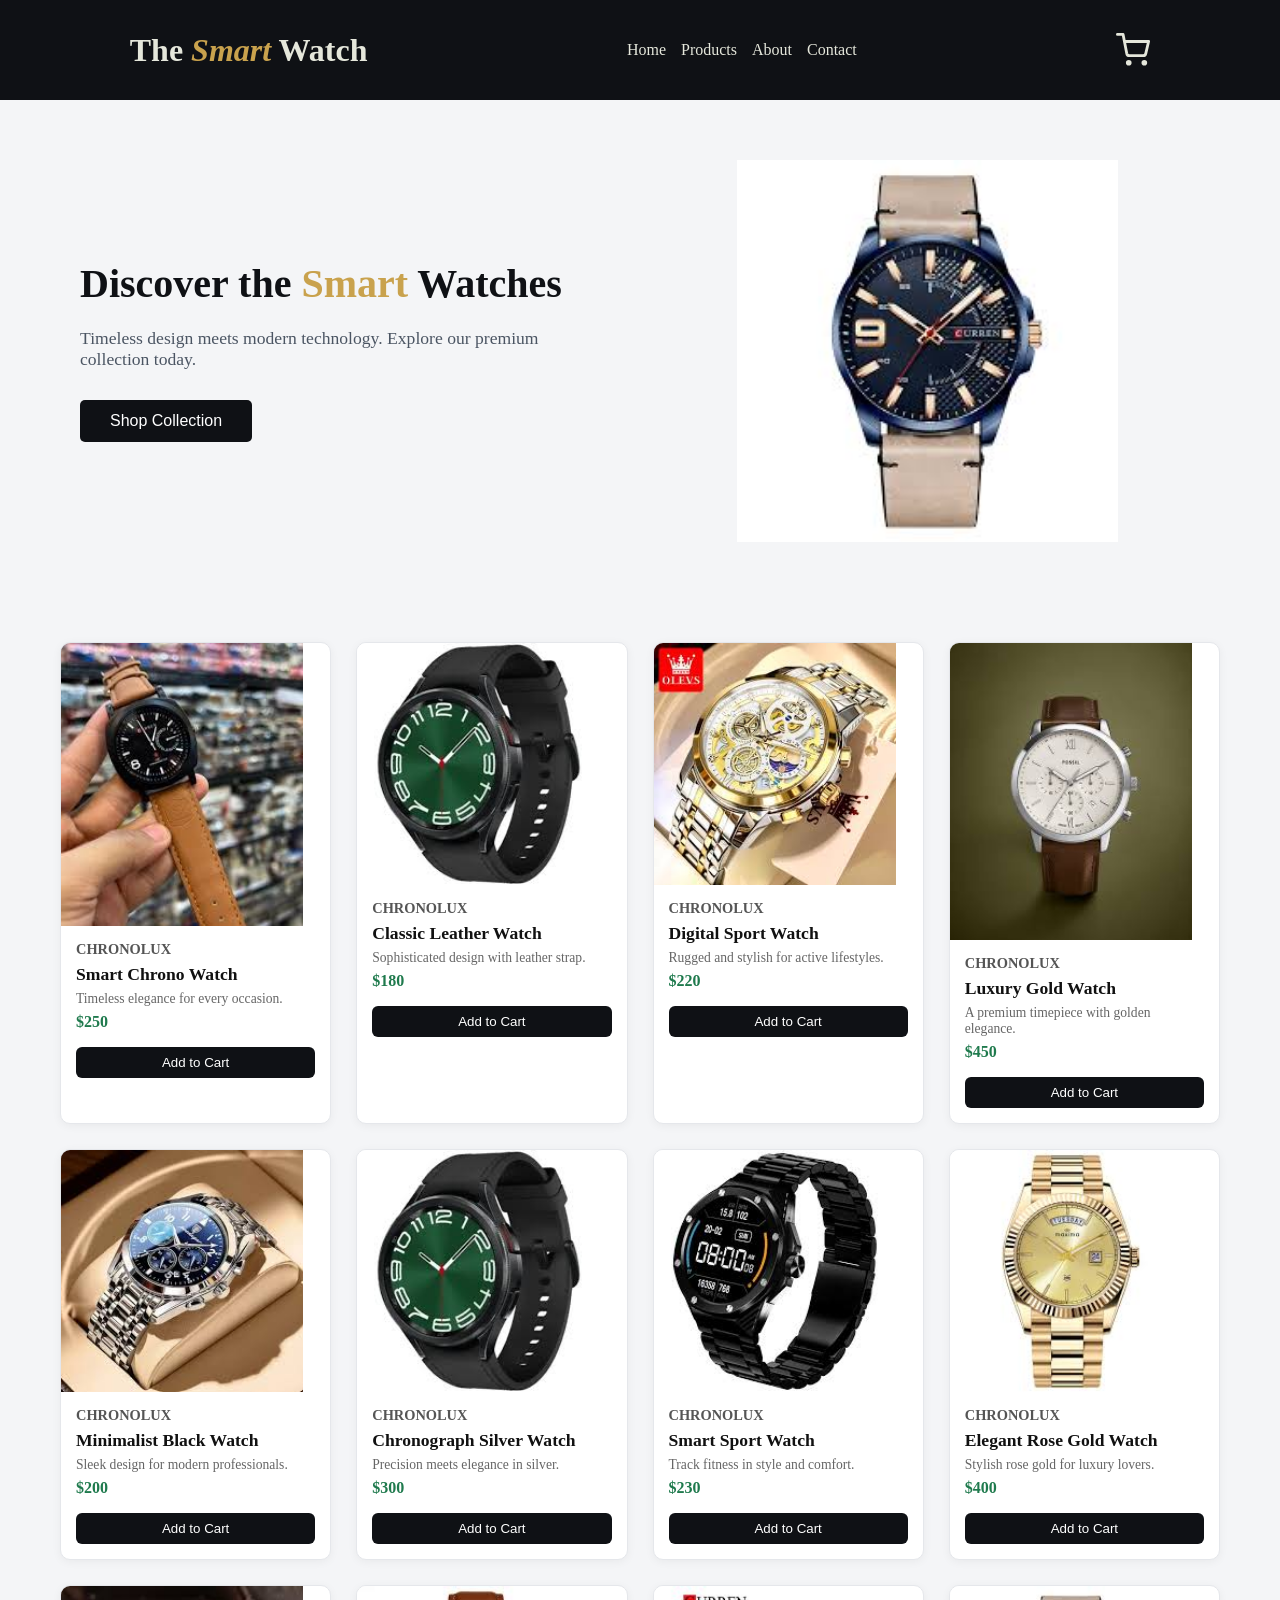
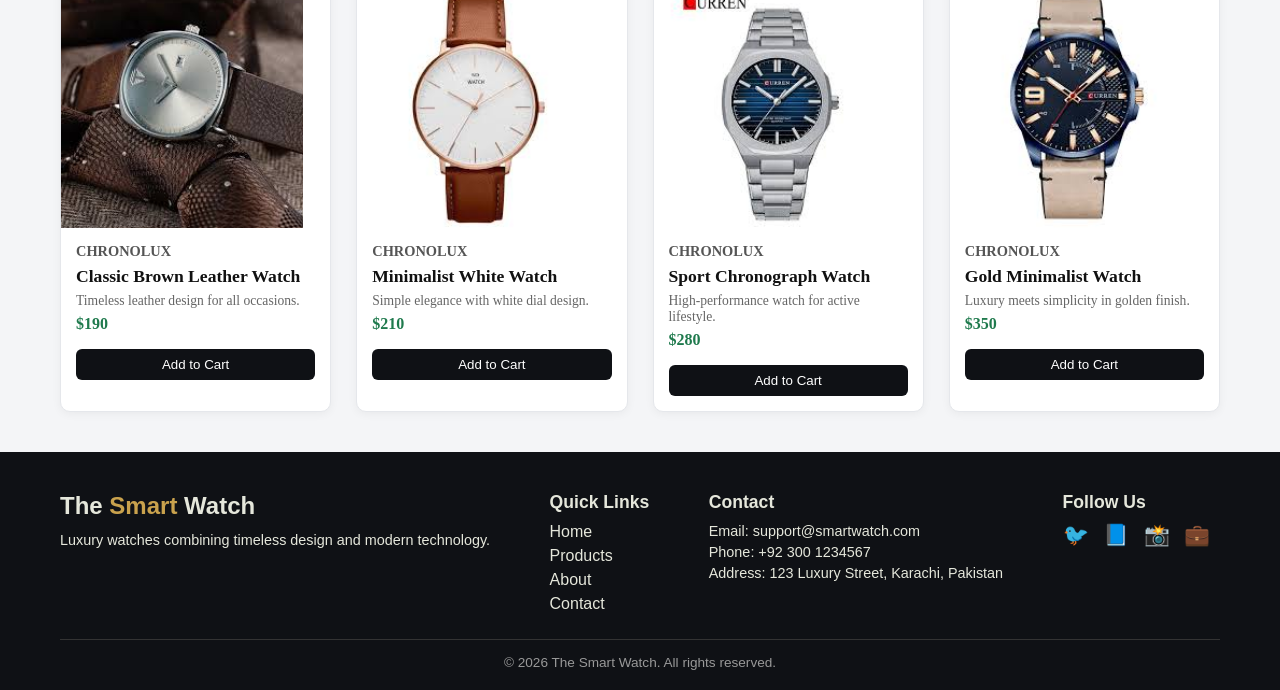
==== home/index.html @ 194dd5fb "updated  products and add about page" ====
<!DOCTYPE html>
<html lang="en">
<head>
    <meta charset="UTF-8">
    <meta name="viewport" content="width=device-width, initial-scale=1.0">
    <title>Document</title>
    <link rel="stylesheet" href="style.css">
</head>
<body>
    <!-- Header start form here  -->
  <header>
    <h1>The <i style="color: #C9A24D; font-style: italic;">Smart</i> Watch</h1>

    <nav id="headerNav">
        <ul>
            <li><a href="index.html">Home</a></li>
            <li><a href="../products/products.html">Products</a></li>
            <li><a href="../about/about.html">About</a></li>
            <li><a href="">Contact</a></li>
        </ul>
    </nav>

    <!-- Hamburger icon for mobile -->
    <div class="hamburger">
        <span></span>
        <span></span>
        <span></span>
    </div>

    <svg width="34" height="34" viewBox="0 0 24 24" fill="none"
         stroke="currentColor" stroke-width="2"
         stroke-linecap="round" stroke-linejoin="round">
      <circle cx="9" cy="21" r="1"></circle>
      <circle cx="20" cy="21" r="1"></circle>
      <path d="M1 1h4l2.6 13.5a2 2 0 0 0 2 1.5h9.4a2 2 0 0 0 2-1.5L23 6H6" id="icon"></path>
    </svg>
</header>


     <!-- header section ends  -->

    <!-- Hero Section Start -->
<section class="hero">
    <div class="hero-content">
        <h1>Discover the <span class="highlight">Smart</span> Watches</h1>
        <p>Timeless design meets modern technology. Explore our premium collection today.</p>
        <button class="hero-btn">Shop Collection</button>
    </div>
    <div class="hero-image">
        <img src="../Images/home_products/download (1).jpg" alt="Smart Watch">
    </div>
</section>
<!-- Hero Section End -->

<section class="products-section">
  <div class="products-grid">

    <!-- Product 1 -->
    <div class="product-card">
      <img src="../Images/home_products/download (2).jpg" alt="Watch 1">
      <div class="product-info">
        <h3 class="brand-name">ChronoLux</h3>
        <h2 class="product-name">Smart Chrono Watch</h2>
        <p class="product-desc">Timeless elegance for every occasion.</p>
        <p class="product-price">$250</p>
        <button class="add-cart-btn">Add to Cart</button>
      </div>
    </div>

    <!-- Product 2 -->
    <div class="product-card">
      <img src="../Images/home_products/download (3).jpg" alt="Watch 2">
      <div class="product-info">
        <h3 class="brand-name">ChronoLux</h3>
        <h2 class="product-name">Classic Leather Watch</h2>
        <p class="product-desc">Sophisticated design with leather strap.</p>
        <p class="product-price">$180</p>
        <button class="add-cart-btn">Add to Cart</button>
      </div>
    </div>

    <!-- Product 3 -->
    <div class="product-card">
      <img src="../Images/home_products/download (4).jpg" alt="Watch 3">
      <div class="product-info">
        <h3 class="brand-name">ChronoLux</h3>
        <h2 class="product-name">Digital Sport Watch</h2>
        <p class="product-desc">Rugged and stylish for active lifestyles.</p>
        <p class="product-price">$220</p>
        <button class="add-cart-btn">Add to Cart</button>
      </div>
    </div>

    <!-- Product 4 -->
    <div class="product-card">
      <img src="../Images/home_products/download (5).jpg" alt="Watch 4">
      <div class="product-info">
        <h3 class="brand-name">ChronoLux</h3>
        <h2 class="product-name">Luxury Gold Watch</h2>
        <p class="product-desc">A premium timepiece with golden elegance.</p>
        <p class="product-price">$450</p>
        <button class="add-cart-btn">Add to Cart</button>
      </div>
    </div>

    <!-- Product 5 -->
    <div class="product-card">
      <img src="../Images/home_products/download (6).jpg" alt="Watch 5">
      <div class="product-info">
        <h3 class="brand-name">ChronoLux</h3>
        <h2 class="product-name">Minimalist Black Watch</h2>
        <p class="product-desc">Sleek design for modern professionals.</p>
        <p class="product-price">$200</p>
        <button class="add-cart-btn">Add to Cart</button>
      </div>
    </div>

    <!-- Product 6 -->
    <div class="product-card">
      <img src="../Images/home_products/download (7).jpg" alt="Watch 6">
      <div class="product-info">
        <h3 class="brand-name">ChronoLux</h3>
        <h2 class="product-name">Chronograph Silver Watch</h2>
        <p class="product-desc">Precision meets elegance in silver.</p>
        <p class="product-price">$300</p>
        <button class="add-cart-btn">Add to Cart</button>
      </div>
    </div>

    <!-- Product 7 -->
    <div class="product-card">
      <img src="../Images/home_products/download (8).jpg" alt="Watch 7">
      <div class="product-info">
        <h3 class="brand-name">ChronoLux</h3>
        <h2 class="product-name">Smart Sport Watch</h2>
        <p class="product-desc">Track fitness in style and comfort.</p>
        <p class="product-price">$230</p>
        <button class="add-cart-btn">Add to Cart</button>
      </div>
    </div>

    <!-- Product 8 -->
    <div class="product-card">
      <img src="../Images/home_products/download (9).jpg" alt="Watch 8">
      <div class="product-info">
        <h3 class="brand-name">ChronoLux</h3>
        <h2 class="product-name">Elegant Rose Gold Watch</h2>
        <p class="product-desc">Stylish rose gold for luxury lovers.</p>
        <p class="product-price">$400</p>
        <button class="add-cart-btn">Add to Cart</button>
      </div>
    </div>

    <!-- Product 9 -->
    <div class="product-card">
      <img src="../Images/home_products/download (10).jpg" alt="Watch 9">
      <div class="product-info">
        <h3 class="brand-name">ChronoLux</h3>
        <h2 class="product-name">Classic Brown Leather Watch</h2>
        <p class="product-desc">Timeless leather design for all occasions.</p>
        <p class="product-price">$190</p>
        <button class="add-cart-btn">Add to Cart</button>
      </div>
    </div>

    <!-- Product 10 -->
    <div class="product-card">
      <img src="../Images/home_products/download (11).jpg" alt="Watch 10">
      <div class="product-info">
        <h3 class="brand-name">ChronoLux</h3>
        <h2 class="product-name">Minimalist White Watch</h2>
        <p class="product-desc">Simple elegance with white dial design.</p>
        <p class="product-price">$210</p>
        <button class="add-cart-btn">Add to Cart</button>
      </div>
    </div>

    <!-- Product 11 -->
    <div class="product-card">
      <img src="../Images/home_products/download (12).jpg" alt="Watch 11">
      <div class="product-info">
        <h3 class="brand-name">ChronoLux</h3>
        <h2 class="product-name">Sport Chronograph Watch</h2>
        <p class="product-desc">High-performance watch for active lifestyle.</p>
        <p class="product-price">$280</p>
        <button class="add-cart-btn">Add to Cart</button>
      </div>
    </div>

    <!-- Product 12 -->
    <div class="product-card">
      <img src="../Images/home_products/download (1).jpg" alt="Watch 12">
      <div class="product-info">
        <h3 class="brand-name">ChronoLux</h3>
        <h2 class="product-name">Gold Minimalist Watch</h2>
        <p class="product-desc">Luxury meets simplicity in golden finish.</p>
        <p class="product-price">$350</p>
        <button class="add-cart-btn">Add to Cart</button>
      </div>
    </div>

  </div>
</section>


<!-- Footer Start -->
<footer class="site-footer">
    <div class="footer-container">

        <!-- About / Brand Info -->
        <div class="footer-about">
            <h2>The <span class="highlight">Smart</span> Watch</h2>
            <p>Luxury watches combining timeless design and modern technology.</p>
        </div>

        <!-- Quick Links -->
        <div class="footer-links">
            <h3>Quick Links</h3>
            <ul>
                <li><a href="#">Home</a></li>
                <li><a href="#">Products</a></li>
                <li><a href="#">About</a></li>
                <li><a href="#">Contact</a></li>
            </ul>
        </div>

        <!-- Contact Info -->
        <div class="footer-contact">
            <h3>Contact</h3>
            <p>Email: support@smartwatch.com</p>
            <p>Phone: +92 300 1234567</p>
            <p>Address: 123 Luxury Street, Karachi, Pakistan</p>
        </div>

        <!-- Social Media -->
        <div class="footer-social">
            <h3>Follow Us</h3>
            <div class="social-icons">
                <a href="#">🐦</a>
                <a href="#">📘</a>
                <a href="#">📸</a>
                <a href="#">💼</a>
            </div>
        </div>

    </div>

    <!-- Footer Bottom -->
    <div class="footer-bottom">
        <p>© 2026 The Smart Watch. All rights reserved.</p>
    </div>
</footer>
<!-- Footer End -->


</body>
</html>
---- home/style.css ----
*{
    padding: 0%;
    margin: 0%;
    box-sizing: border-box;
}
body{
    background-color: #f4f5f7;
}
header{
    background-color: #0f1115;
    color: #e5e7db;
    height: 100px;
    display: flex;
    justify-content: space-around;
    align-items: center;
}

#headerNav ul{
    display: flex;
    list-style: none;
    gap: 15px;
}

a{
    color: white;
    text-decoration: none;
}

a:hover{
    color: #c9a24d;
}
#headerNav a {
    position: relative;
    padding: 5px 0;
    color: #e5e7db;
    transition: color 0.3s ease;
}

#headerNav a::after {
    content: "";
    position: absolute;
    left: 0;
    bottom: -4px;
    width: 0%;
    height: 2px;
    background-color: #c9a24d;
    transition: width 0.3s ease;
}

#headerNav a:hover {
    color: #c9a24d;
}

#headerNav a:hover::after {
    width: 100%;
}


/* Hamburger Menu (hidden on desktop) */
.hamburger {
    display: none;
    flex-direction: column;
    cursor: pointer;
    gap: 5px;
}

.hamburger span {
    display: block;
    height: 3px;
    width: 25px;
    background-color: #e5e7db;
    border-radius: 2px;
}

/* Responsive for Mobile */
@media screen and (max-width: 768px) {
    #headerNav ul {
        flex-direction: column;
        position: absolute;
        top: 100px;
        left: 0;
        width: 100%;
        background-color: #0f1115;
        display: none; /* hidden by default */
        text-align: center;
        padding: 20px 0;
    }

    #headerNav ul.active {
        display: flex;
    }

    .hamburger {
        display: flex;
    }

    #headerNav ul li {
        margin: 15px 0;
    }
}


/* Hero Section */
.hero {
    display: flex;
    align-items: center;
    justify-content: space-between;
    padding: 60px 80px;
    background-color: #F4F5F7;
    gap: 30px;
}

/* Hero Content */
.hero-content {
    flex: 1;
}

.hero-content h1 {
    font-size: 2.5rem;
    line-height: 1.2;
    color: #0F1115;
    margin-bottom: 20px;
}

.hero-content .highlight {
    color: #C9A24D;
}

.hero-content p {
    color: #4B5563;
    max-width: 500px;
    margin-bottom: 30px;
    font-size: 1.1rem;
}

.hero-btn {
    background-color: #0F1115;
    color: #FFFFFF;
    padding: 12px 30px;
    border: none;
    border-radius: 5px;
    font-size: 1rem;
    cursor: pointer;
    transition: all 0.3s ease;
}

.hero-btn:hover {
    background-color: #141822;
    color: #C9A24D;
}

/* Hero Image */
.hero-image {
    flex: 1;
    display: flex;
    justify-content: center;
}

.hero-image img {
    width: 70%;
    max-width: 500px;
    object-fit: contain;
}

/* Responsive */
@media screen and (max-width: 768px) {
    .hero {
        flex-direction: column;
        text-align: center;
        padding: 40px 20px;
    }
    
    .hero-content p {
        margin: 20px auto;
    }

    .hero-btn {
        width: 90%;
    }

    .hero-image img {
        width: 100%;
        max-width: 350px;
        margin-top: 30px;
    }
}


.products-section {
    padding: 40px 60px;
    background-color: #f4f5f7;
}

.products-grid {
    display: grid;
    grid-template-columns: repeat(auto-fit, minmax(220px, 1fr));
    gap: 25px;
}

.product-card {
    background-color: #ffffff;
    border: 1px solid #E5E7EB;
    border-radius: 10px;
    overflow: hidden;
    box-shadow: 0 2px 10px rgba(0,0,0,0.05);
    display: flex;
    flex-direction: column;
    transition: transform 0.3s ease, box-shadow 0.3s ease;
}

.product-card:hover {
    transform: translateY(-5px);
    box-shadow: 0 6px 20px rgba(0,0,0,0.1);
}

.product-card img {
    width: 90%;
    height: auto;
}

.product-info {
    padding: 15px;
    display: flex;
    flex-direction: column;
    gap: 6px;
}

.brand-name {
    font-size: 0.9rem;
    color: #555555;
    text-transform: uppercase;
}

.product-name {
    font-size: 1.1rem;
    font-weight: bold;
    color: #111111;
}

.product-desc {
    font-size: 0.85rem;
    color: #666666;
}

.product-price {
    font-size: 1rem;
    font-weight: bold;
    color: #1F7A4D; /* green accent for price */
}

.add-cart-btn {
    margin-top: 10px;
    padding: 8px 12px;
    background-color: #0F1115;
    color: #ffffff;
    border: none;
    border-radius: 6px;
    cursor: pointer;
    transition: background-color 0.3s ease, color 0.3s ease;
}

.add-cart-btn:hover {
    background-color: #141822;
    color: #C9A24D;
}

/* Responsive adjustments */
@media (max-width: 768px) {
    .products-section {
        padding: 20px 15px;
    }

    .product-info {
        gap: 4px;
    }

    .product-name {
        font-size: 1rem;
    }

    .product-price {
        font-size: 0.95rem;
    }
}


.site-footer {
    background-color: #0f1115;
    color: #e5e7db;
    padding: 40px 60px 20px 60px;
    font-family: sans-serif;
}

.footer-container {
    display: flex;
    flex-wrap: wrap;
    gap: 40px;
    justify-content: space-between;
}

.footer-about h2 {
    font-size: 1.5rem;
    margin-bottom: 10px;
}

.footer-about .highlight {
    color: #C9A24D;
}

.footer-about p {
    font-size: 0.9rem;
    line-height: 1.5;
}

.footer-links h3,
.footer-contact h3,
.footer-social h3 {
    font-size: 1.1rem;
    margin-bottom: 10px;
}

.footer-links ul {
    list-style: none;
    padding: 0;
}

.footer-links ul li {
    margin-bottom: 6px;
}

.footer-links ul li a {
    color: #e5e7db;
    text-decoration: none;
    transition: color 0.3s ease;
}

.footer-links ul li a:hover {
    color: #C9A24D;
}

.footer-contact p {
    font-size: 0.9rem;
    margin-bottom: 5px;
}

.footer-social .social-icons a {
    font-size: 1.3rem;
    margin-right: 10px;
    color: #e5e7db;
    transition: color 0.3s ease;
}

.footer-social .social-icons a:hover {
    color: #C9A24D;
}

.footer-bottom {
    text-align: center;
    border-top: 1px solid #333;
    padding-top: 15px;
    margin-top: 20px;
    font-size: 0.85rem;
    color: #999999;
}

/* Responsive Footer */
@media (max-width: 768px) {
    .footer-container {
        flex-direction: column;
        gap: 20px;
    }

    .footer-bottom {
        font-size: 0.8rem;
    }
}
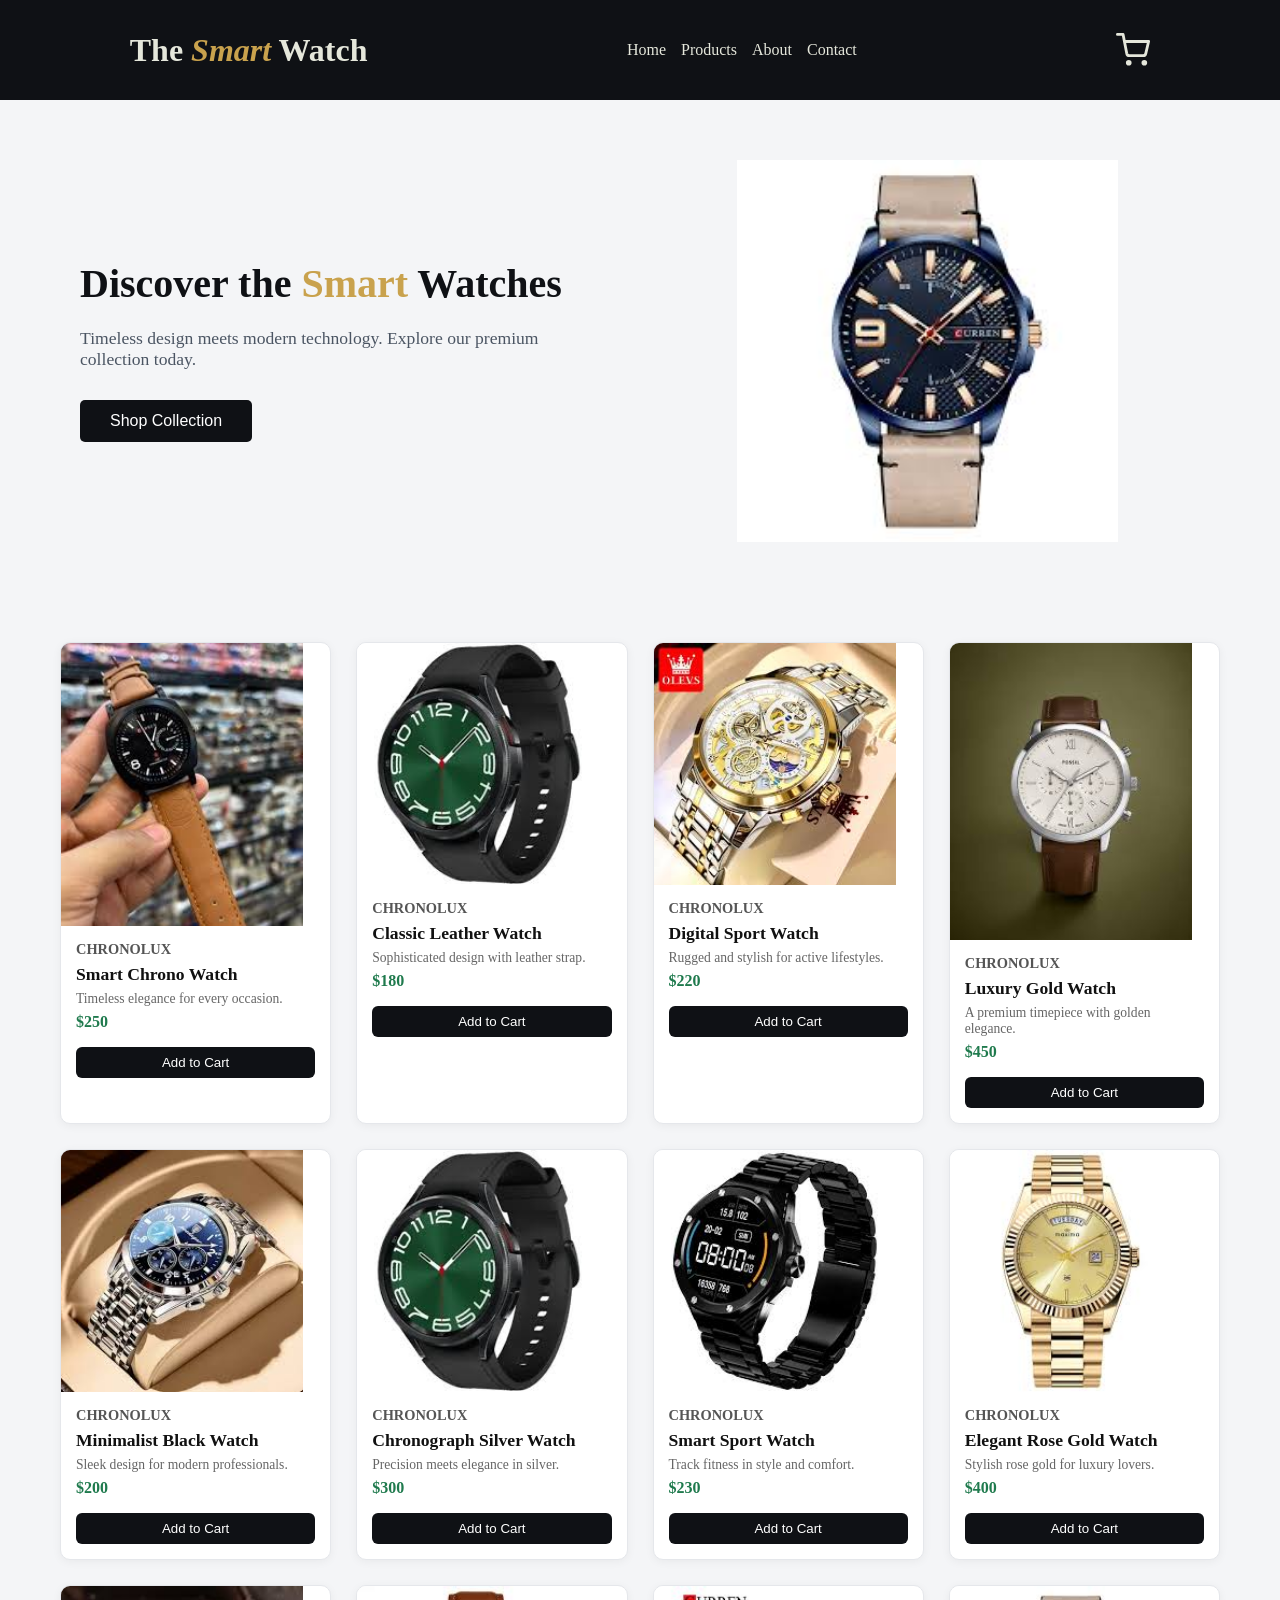
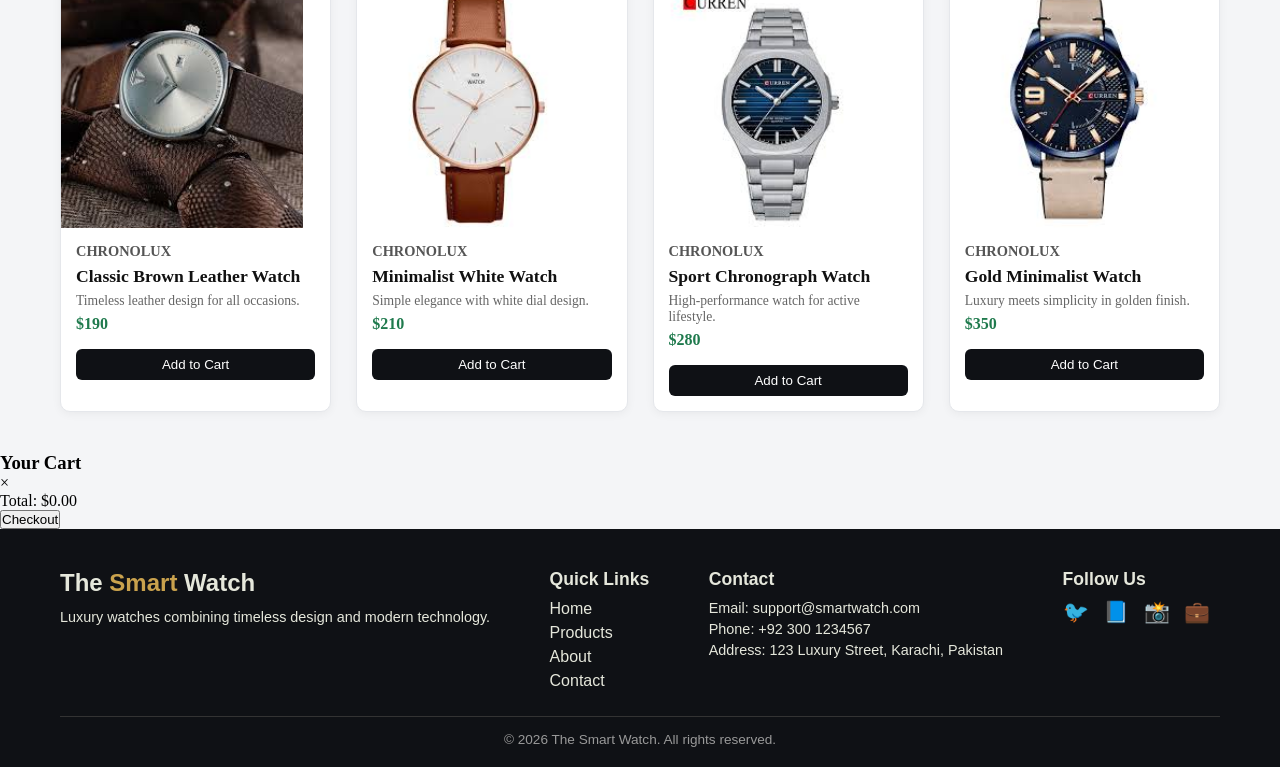
==== commit 76fc8021: "add contact page and modify all pages" ====
--- a/home/index.html
+++ b/home/index.html
@@ -5,6 +5,7 @@
     <meta name="viewport" content="width=device-width, initial-scale=1.0">
     <title>Document</title>
     <link rel="stylesheet" href="style.css">
+    <script src="script.js" async></script>
 </head>
 <body>
     <!-- Header start form here  -->
@@ -16,7 +17,7 @@
             <li><a href="index.html">Home</a></li>
             <li><a href="../products/products.html">Products</a></li>
             <li><a href="../about/about.html">About</a></li>
-            <li><a href="">Contact</a></li>
+            <li><a href="../contact/contact.html">Contact</a></li>
         </ul>
     </nav>
 
@@ -201,6 +202,25 @@
 
   </div>
 </section>
+
+
+<!-- CART SIDEBAR -->
+<div id="cartSidebar" class="cart-sidebar">
+    <div class="cart-header">
+        <h3>Your Cart</h3>
+        <span id="closeCart" class="close-cart">&times;</span>
+    </div>
+    <div class="cart-items">
+        <!-- JS will dynamically add products here -->
+    </div>
+    <div class="cart-footer">
+        <p>Total: $<span id="cartTotal">0.00</span></p>
+        <button id="checkoutBtn">Checkout</button>
+    </div>
+</div>
+
+<!-- OPTIONAL OVERLAY -->
+<div id="cartOverlay" class="cart-overlay"></div>
 
 
 <!-- Footer Start -->
